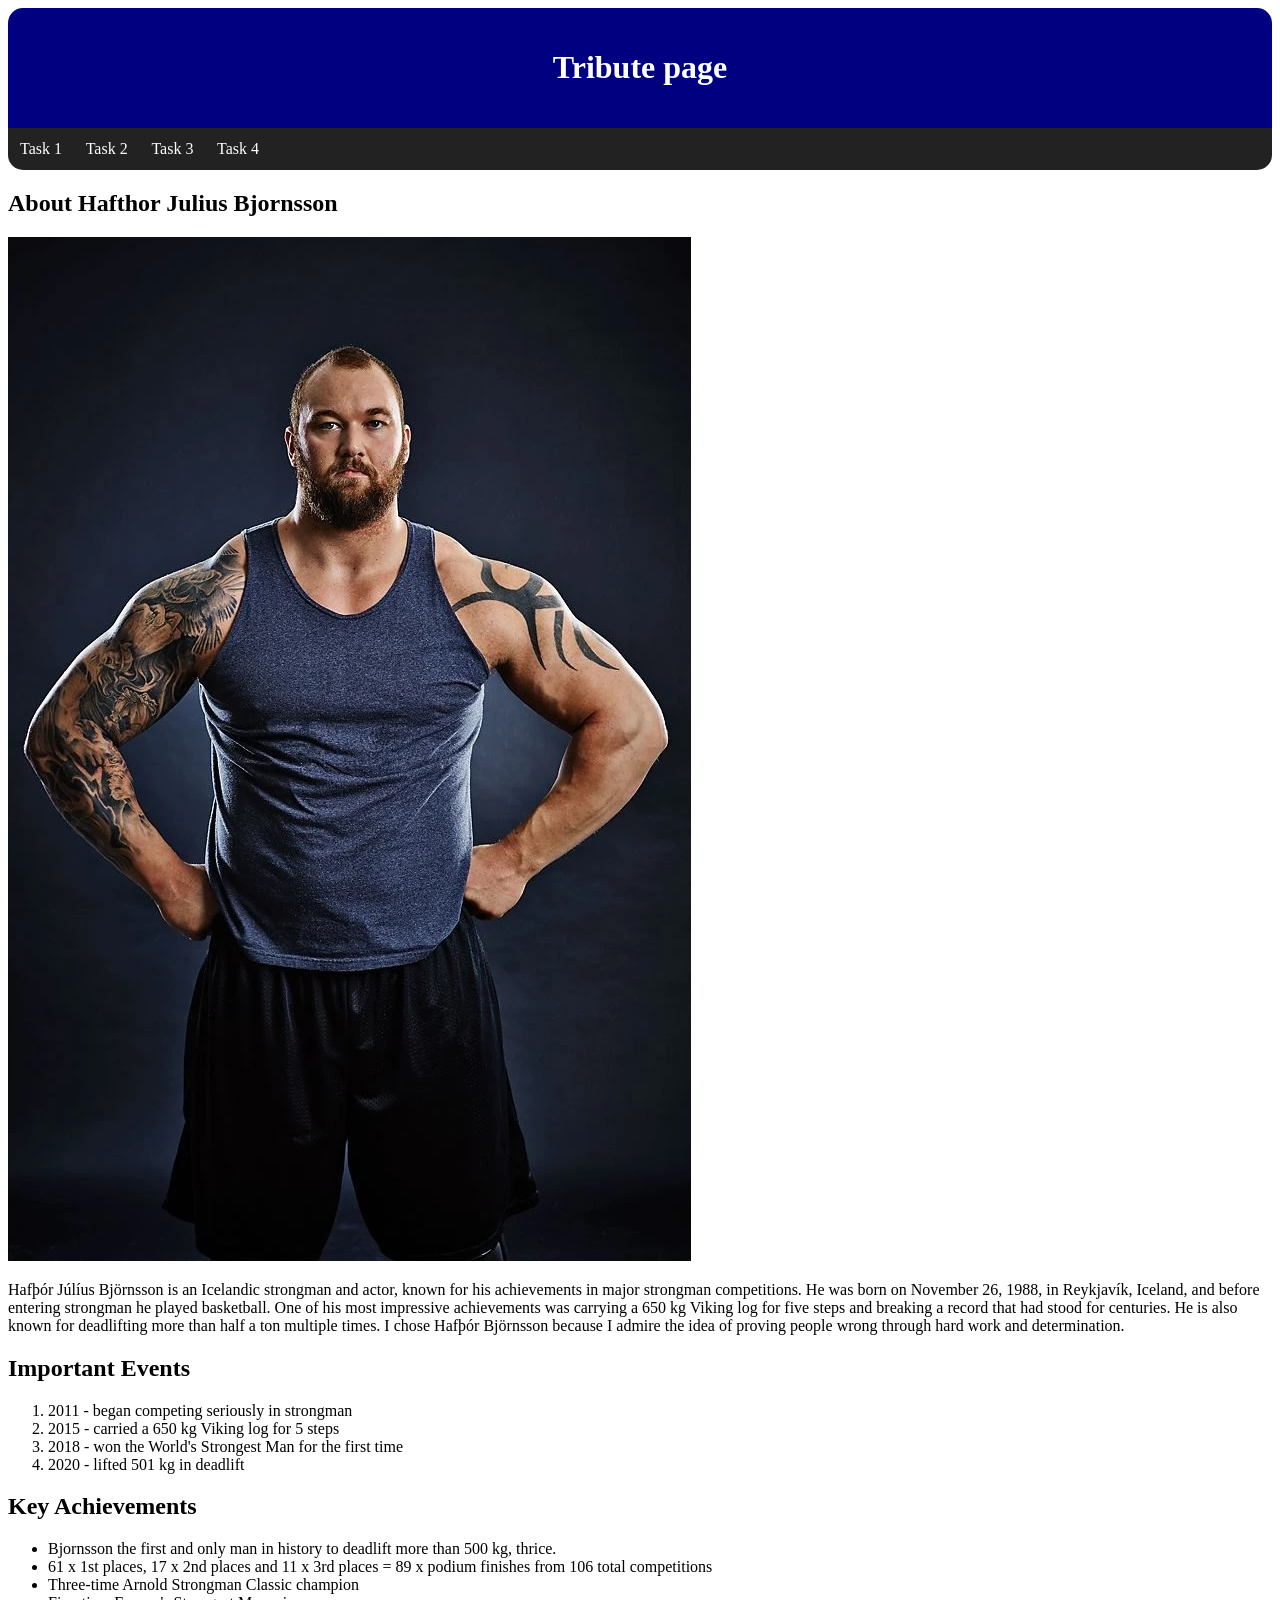
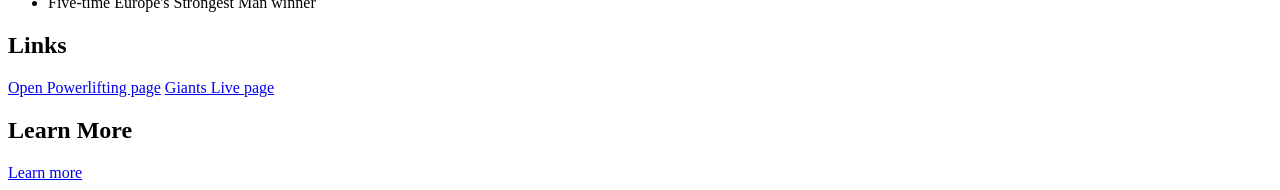
==== exercise1/index.html @ 93ebb4e2 "step 3 done task 3" ====
<!DOCTYPE html>
<html lang="en">
<head>
    <meta charset="UTF-8">
    <meta name="viewport" content="width=device-width, initial-scale=1.0">
    <title>Task 3</title>
    <link rel="stylesheet" href="styles.css">
</head>
<body>
<div class="header">
    <h1>Tribute page</h1>
</div>
<div class="navbar">
    <a href="../index.html">Task 1</a>
    <a href="../task2.html">Task 2</a>
    <a href="index.html">Task 3</a>
    <a href="../task4.html">Task 4</a>
</div>
<div class="about">
    <h2>About Hafthor Julius Bjornsson</h2>
    <img src="images/Hafthor.jpeg" alt="Portrait of Hafthor Julius Bjornsson">
    <p>
        Hafþór Júlíus Björnsson is an Icelandic strongman and actor, known for his achievements in major strongman competitions.
        He was born on November 26, 1988, in Reykjavík, Iceland, and before entering strongman he played basketball.
        One of his most impressive achievements was carrying a 650 kg Viking log for five steps and breaking a record that had stood for centuries.
        He is also known for deadlifting more than half a ton multiple times.
        I chose Hafþór Björnsson because I admire the idea of proving people wrong through hard work and determination.
    </p>
</div>
<div class="lists">
    <h2>Important Events</h2>
    <ol>
        <li>2011 - began competing seriously in strongman</li>
        <li>2015 - carried a 650 kg Viking log for 5 steps</li>
        <li>2018 - won the World's Strongest Man for the first time</li>
        <li>2020 - lifted 501 kg in deadlift</li>
    </ol>
    <h2>Key Achievements</h2>
    <ul>
        <li>Bjornsson the first and only man in history to deadlift more than 500 kg, thrice.</li>
        <li>61 x 1st places, 17 x 2nd places and 11 x 3rd places = 89 x podium finishes from 106 total competitions</li>
        <li>Three-time Arnold Strongman Classic champion</li>
        <li>Five-time Europe's Strongest Man winner</li>
    </ul>
</div>
<div class="links">
    <h2>Links</h2>
    <a href="https://www.openpowerlifting.org/u/hafthorjuliusbjornsson" target="_blank" >Open Powerlifting page</a>
    <a href="https://giants-live.com/athlete/hafthor-julius-bjornsson/?srsltid=AU7gw4W8RPS1j2vm8QGvhc9v0zjrkDaTVBxlGygxjwtXTE9kES4ZG5b2">Giants Live page</a>
</div>
<div class="learnmore">
    <h2>Learn More</h2>
    <a class="btn" href="https://en.wikipedia.org/wiki/Hafþór_Júlíus_Björnsson" target="_blank">Learn more</a>
</div>
<div class="footer"></div>
</body>
</html>
---- exercise1/styles.css ----
.header {
    background-color: navy;
    color: white;
    padding: 20px;
    text-align: center;
    border-radius: 15px 15px 0px 0px;
}

.navbar {
    background-color: #222;
    padding: 12px;
    border-radius: 0px 0px 15px 15px;
}
.navbar a {
    color: white;
    text-decoration: none;
    margin-right: 20px;
}
.navbar a:hover {
    color: orange;
}
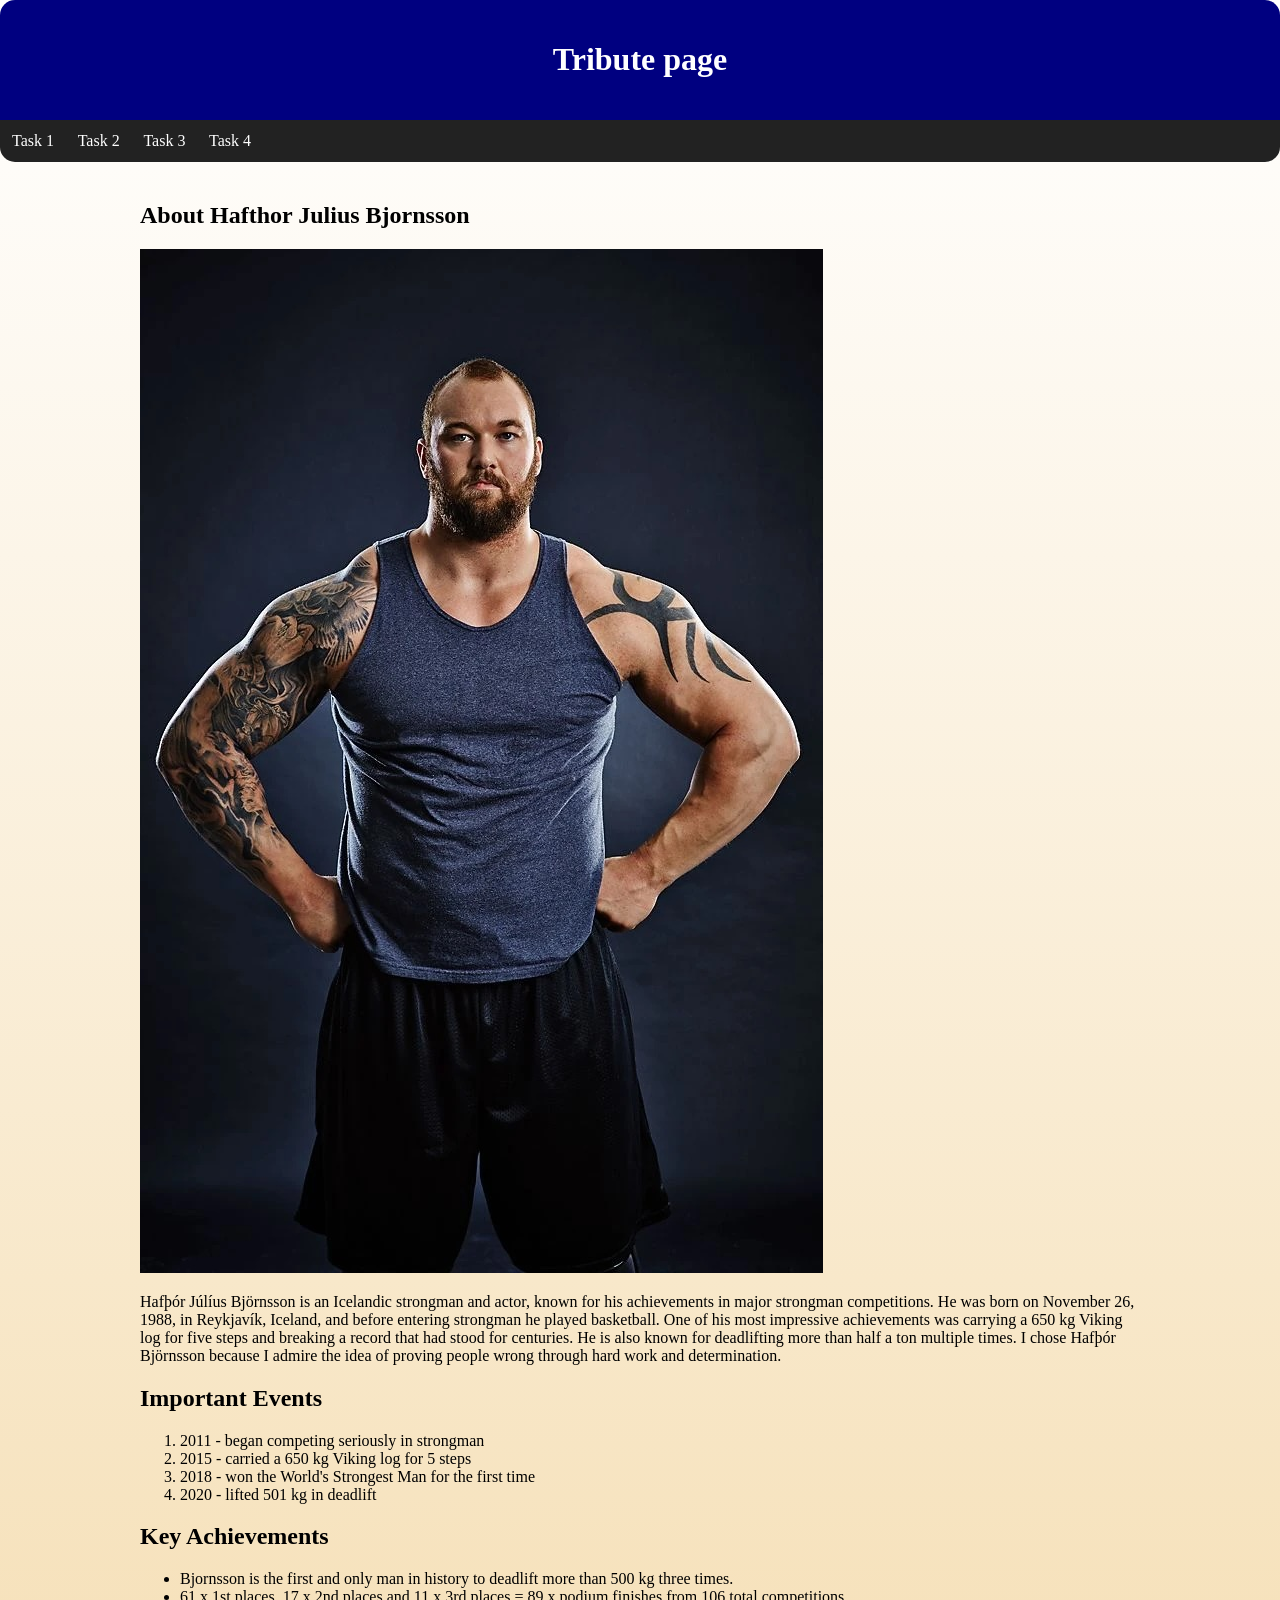
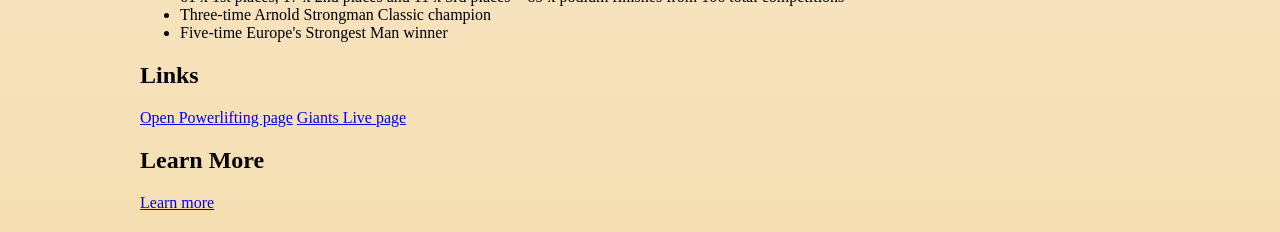
==== commit 0a0f3295: "added background" ====
--- a/exercise1/index.html
+++ b/exercise1/index.html
@@ -16,41 +16,43 @@
     <a href="index.html">Task 3</a>
     <a href="../task4.html">Task 4</a>
 </div>
-<div class="about">
-    <h2>About Hafthor Julius Bjornsson</h2>
-    <img src="images/Hafthor.jpeg" alt="Portrait of Hafthor Julius Bjornsson">
-    <p>
-        Hafþór Júlíus Björnsson is an Icelandic strongman and actor, known for his achievements in major strongman competitions.
-        He was born on November 26, 1988, in Reykjavík, Iceland, and before entering strongman he played basketball.
-        One of his most impressive achievements was carrying a 650 kg Viking log for five steps and breaking a record that had stood for centuries.
-        He is also known for deadlifting more than half a ton multiple times.
-        I chose Hafþór Björnsson because I admire the idea of proving people wrong through hard work and determination.
-    </p>
-</div>
-<div class="lists">
-    <h2>Important Events</h2>
-    <ol>
-        <li>2011 - began competing seriously in strongman</li>
-        <li>2015 - carried a 650 kg Viking log for 5 steps</li>
-        <li>2018 - won the World's Strongest Man for the first time</li>
-        <li>2020 - lifted 501 kg in deadlift</li>
-    </ol>
-    <h2>Key Achievements</h2>
-    <ul>
-        <li>Bjornsson the first and only man in history to deadlift more than 500 kg, thrice.</li>
-        <li>61 x 1st places, 17 x 2nd places and 11 x 3rd places = 89 x podium finishes from 106 total competitions</li>
-        <li>Three-time Arnold Strongman Classic champion</li>
-        <li>Five-time Europe's Strongest Man winner</li>
-    </ul>
-</div>
-<div class="links">
-    <h2>Links</h2>
-    <a href="https://www.openpowerlifting.org/u/hafthorjuliusbjornsson" target="_blank" >Open Powerlifting page</a>
-    <a href="https://giants-live.com/athlete/hafthor-julius-bjornsson/?srsltid=AU7gw4W8RPS1j2vm8QGvhc9v0zjrkDaTVBxlGygxjwtXTE9kES4ZG5b2">Giants Live page</a>
-</div>
-<div class="learnmore">
-    <h2>Learn More</h2>
-    <a class="btn" href="https://en.wikipedia.org/wiki/Hafþór_Júlíus_Björnsson" target="_blank">Learn more</a>
+<div class="content">
+    <div class="about">
+        <h2>About Hafthor Julius Bjornsson</h2>
+        <img src="images/Hafthor.jpeg" alt="Portrait of Hafthor Julius Bjornsson">
+        <p>
+            Hafþór Júlíus Björnsson is an Icelandic strongman and actor, known for his achievements in major strongman competitions.
+            He was born on November 26, 1988, in Reykjavík, Iceland, and before entering strongman he played basketball.
+            One of his most impressive achievements was carrying a 650 kg Viking log for five steps and breaking a record that had stood for centuries.
+            He is also known for deadlifting more than half a ton multiple times.
+            I chose Hafþór Björnsson because I admire the idea of proving people wrong through hard work and determination.
+        </p>
+    </div>
+    <div class="lists">
+        <h2>Important Events</h2>
+        <ol>
+            <li>2011 - began competing seriously in strongman</li>
+            <li>2015 - carried a 650 kg Viking log for 5 steps</li>
+            <li>2018 - won the World's Strongest Man for the first time</li>
+            <li>2020 - lifted 501 kg in deadlift</li>
+        </ol>
+        <h2>Key Achievements</h2>
+        <ul>
+            <li>Bjornsson is the first and only man in history to deadlift more than 500 kg three times.</li>
+            <li>61 x 1st places, 17 x 2nd places and 11 x 3rd places = 89 x podium finishes from 106 total competitions</li>
+            <li>Three-time Arnold Strongman Classic champion</li>
+            <li>Five-time Europe's Strongest Man winner</li>
+        </ul>
+    </div>
+    <div class="links">
+        <h2>Links</h2>
+        <a href="https://www.openpowerlifting.org/u/hafthorjuliusbjornsson" target="_blank" >Open Powerlifting page</a>
+        <a href="https://giants-live.com/athlete/hafthor-julius-bjornsson/?srsltid=AU7gw4W8RPS1j2vm8QGvhc9v0zjrkDaTVBxlGygxjwtXTE9kES4ZG5b2" target="_blank">Giants Live page</a>
+    </div>
+    <div class="learnmore">
+        <h2>Learn More</h2>
+        <a class="btn" href="https://en.wikipedia.org/wiki/Hafþór_Júlíus_Björnsson" target="_blank">Learn more</a>
+    </div>
 </div>
 <div class="footer"></div>
 </body>
--- a/exercise1/styles.css
+++ b/exercise1/styles.css
@@ -4,6 +4,17 @@
     padding: 20px;
     text-align: center;
     border-radius: 15px 15px 0px 0px;
+}
+
+.content {
+    max-width: 1000px;
+    margin: 0 auto;
+    padding: 20px;
+}
+
+body {
+    margin: 0;
+    background: linear-gradient(to bottom, white, wheat);
 }
 
 .navbar {
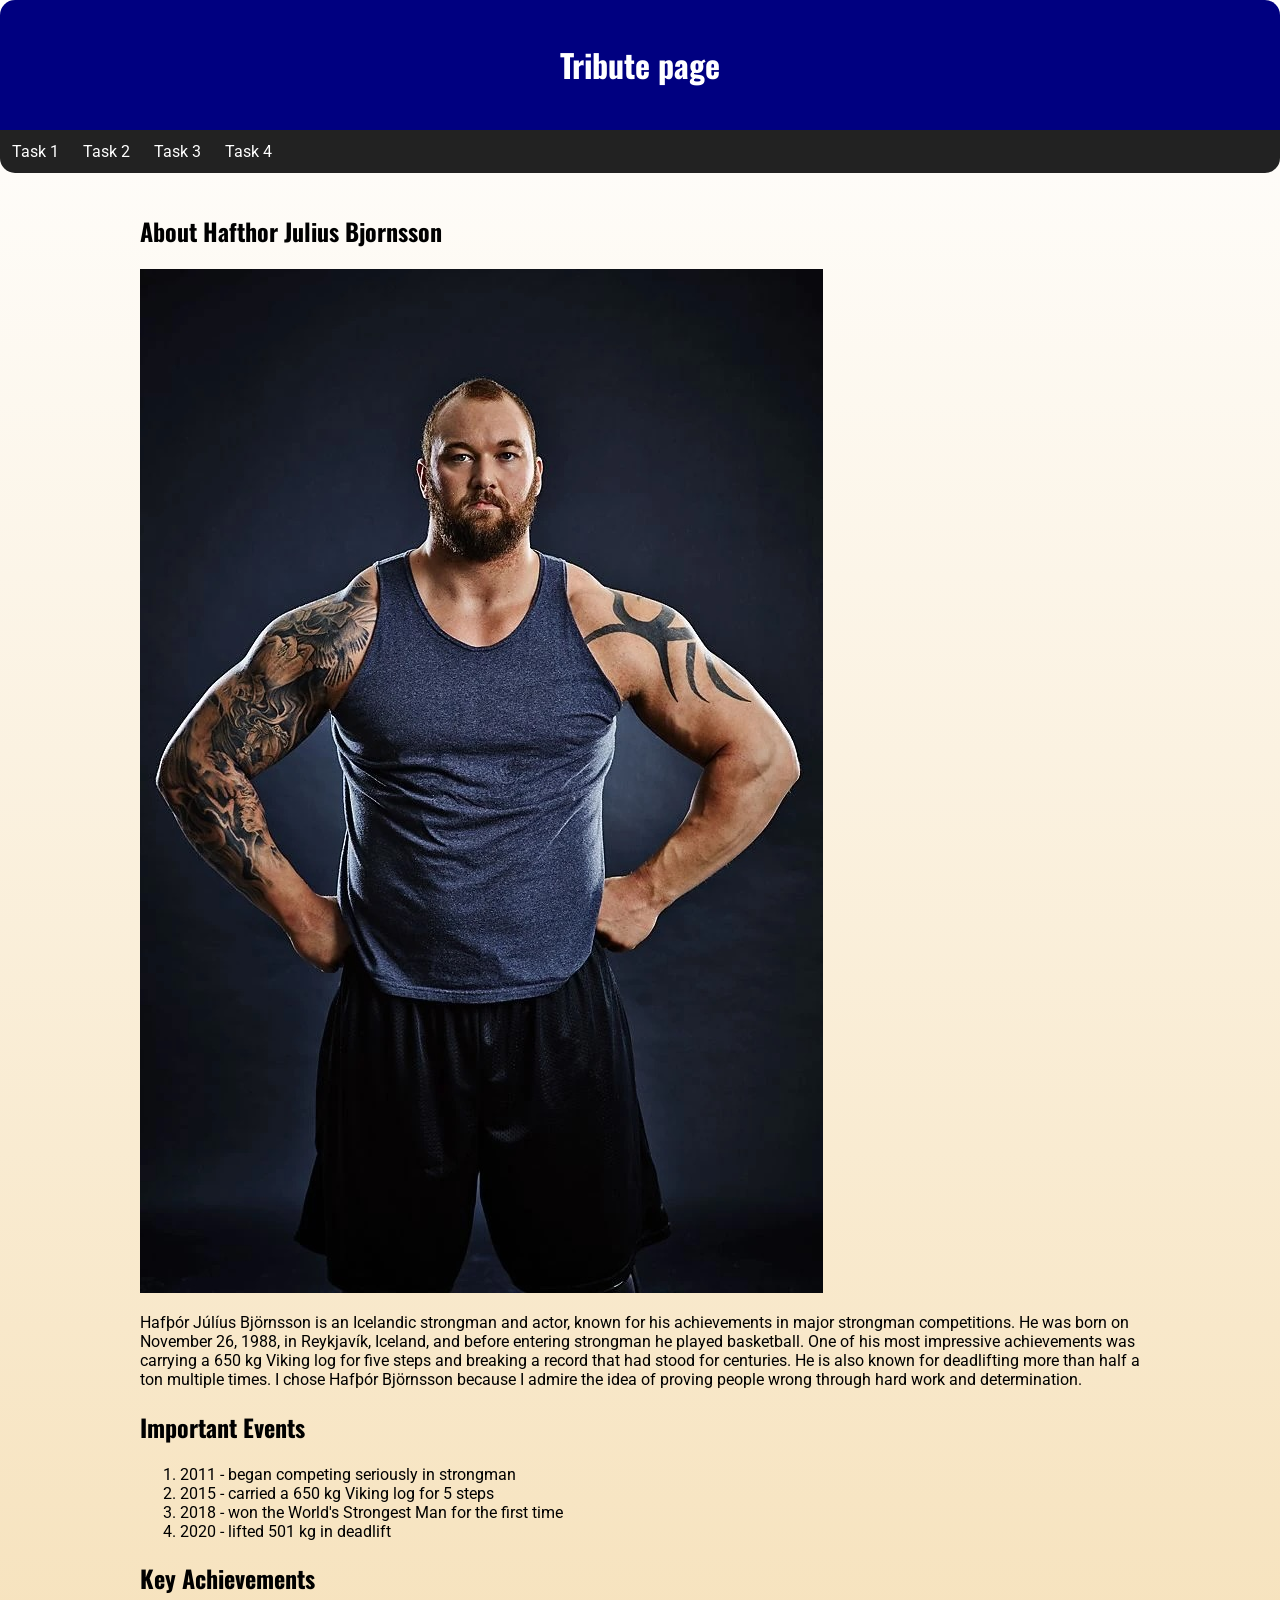
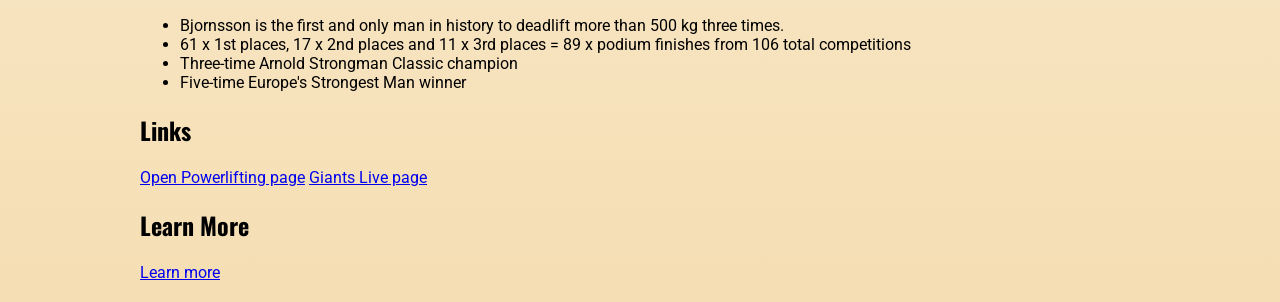
==== commit 170b93c8: "added fonts" ====
--- a/exercise1/index.html
+++ b/exercise1/index.html
@@ -4,6 +4,9 @@
     <meta charset="UTF-8">
     <meta name="viewport" content="width=device-width, initial-scale=1.0">
     <title>Task 3</title>
+    <link rel="preconnect" href="https://fonts.googleapis.com">
+    <link rel="preconnect" href="https://fonts.gstatic.com" crossorigin>
+    <link href="https://fonts.googleapis.com/css2?family=Oswald:wght@400;600&family=Roboto:wght@400;500&display=swap" rel="stylesheet">
     <link rel="stylesheet" href="styles.css">
 </head>
 <body>
--- a/exercise1/styles.css
+++ b/exercise1/styles.css
@@ -15,8 +15,11 @@
 body {
     margin: 0;
     background: linear-gradient(to bottom, white, wheat);
+    font-family: 'Roboto', sans-serif;
 }
-
+h1, h2 {
+    font-family: 'Oswald', sans-serif;
+}
 .navbar {
     background-color: #222;
     padding: 12px;
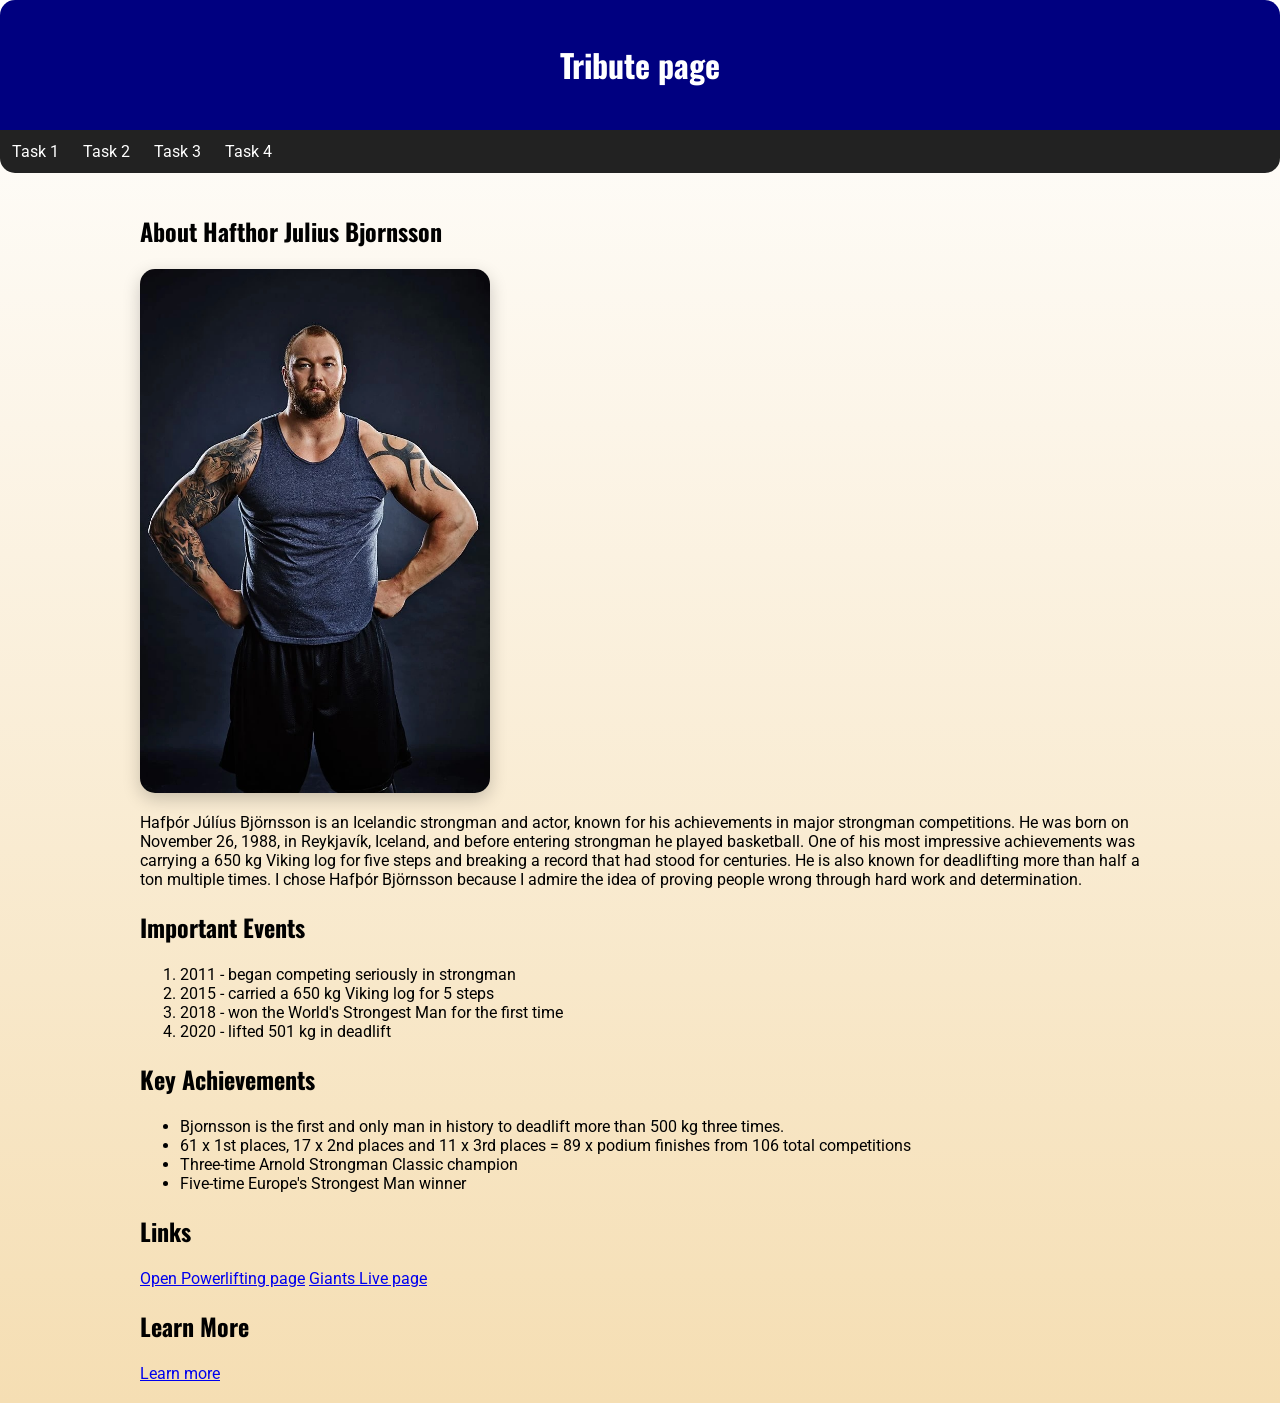
==== commit 10173e1d: "Image css" ====
--- a/exercise1/index.html
+++ b/exercise1/index.html
@@ -22,7 +22,7 @@
 <div class="content">
     <div class="about">
         <h2>About Hafthor Julius Bjornsson</h2>
-        <img src="images/Hafthor.jpeg" alt="Portrait of Hafthor Julius Bjornsson">
+        <img class="profile-image" src="images/Hafthor.jpeg" alt="Portrait of Hafthor Julius Bjornsson">
         <p>
             Hafþór Júlíus Björnsson is an Icelandic strongman and actor, known for his achievements in major strongman competitions.
             He was born on November 26, 1988, in Reykjavík, Iceland, and before entering strongman he played basketball.
--- a/exercise1/styles.css
+++ b/exercise1/styles.css
@@ -20,6 +20,13 @@
 h1, h2 {
     font-family: 'Oswald', sans-serif;
 }
+.profile-image{
+    max-width: 350px;
+    width: 100%;
+    height: auto;
+    border-radius: 15px;
+    box-shadow: 0 6px 18px rgba(0, 0, 0, 0.2);
+}
 .navbar {
     background-color: #222;
     padding: 12px;
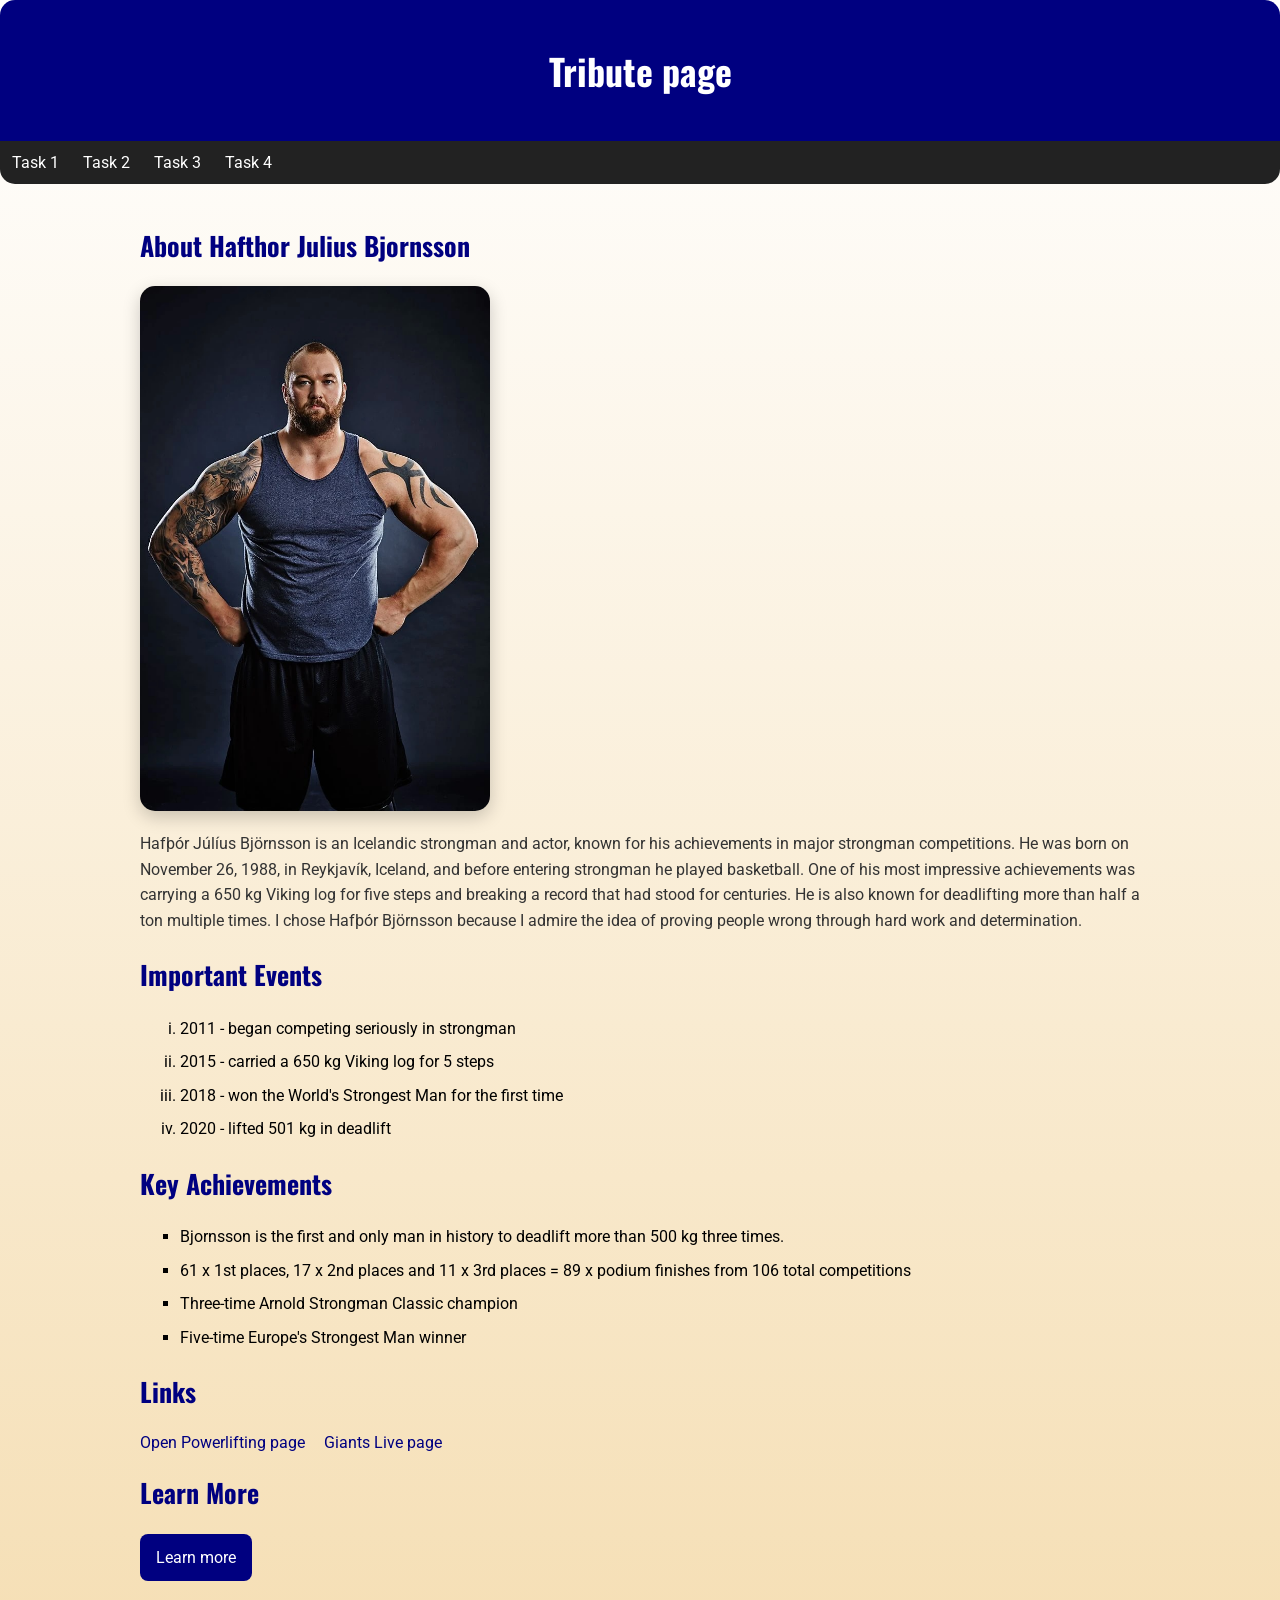
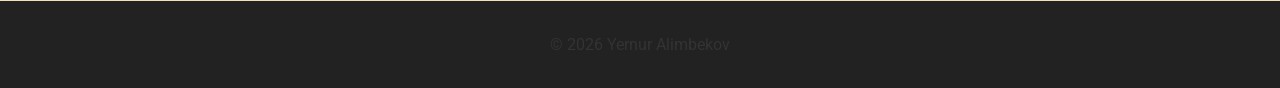
==== commit 22e324b9: "task 3 step 4 8, added footer css and html" ====
--- a/exercise1/index.html
+++ b/exercise1/index.html
@@ -57,6 +57,8 @@
         <a class="btn" href="https://en.wikipedia.org/wiki/Hafþór_Júlíus_Björnsson" target="_blank">Learn more</a>
     </div>
 </div>
-<div class="footer"></div>
+<div class="footer">
+    <p>&copy; 2026 Yernur Alimbekov</p>
+</div>
 </body>
 </html>
--- a/exercise1/styles.css
+++ b/exercise1/styles.css
@@ -20,6 +20,54 @@
 h1, h2 {
     font-family: 'Oswald', sans-serif;
 }
+
+h1 {
+    font-size: 36px;
+}
+h2 {
+    font-size: 26px;
+    color: navy;
+}
+p {
+    font-size: 16px;
+    line-height: 1.6;
+    color: #333;
+}
+
+ol {
+    list-style-type: lower-roman;
+    line-height: 1.6;
+}
+
+ul {
+    list-style-type: square;
+    line-height: 1.6;
+}
+li {
+    margin-bottom: 8px;
+}
+
+.links a {
+    color: navy;
+    text-decoration: none;
+    margin-right: 15px;
+}
+.links a:hover {
+    color: orange;
+}
+.btn {
+    display: inline-block;
+    background-color: navy;
+    color: white;
+    text-decoration: none;
+    padding: 14px 16px;
+    border-radius: 8px;
+}
+.btn:hover {
+    background-color: orange;
+    color: black;
+}
+
 .profile-image{
     max-width: 350px;
     width: 100%;
@@ -39,4 +87,11 @@
 }
 .navbar a:hover {
     color: orange;
+}
+.footer {
+    clear: both;
+    background: #222;
+    color: white;
+    text-align: center;
+    padding: 15px;
 }
